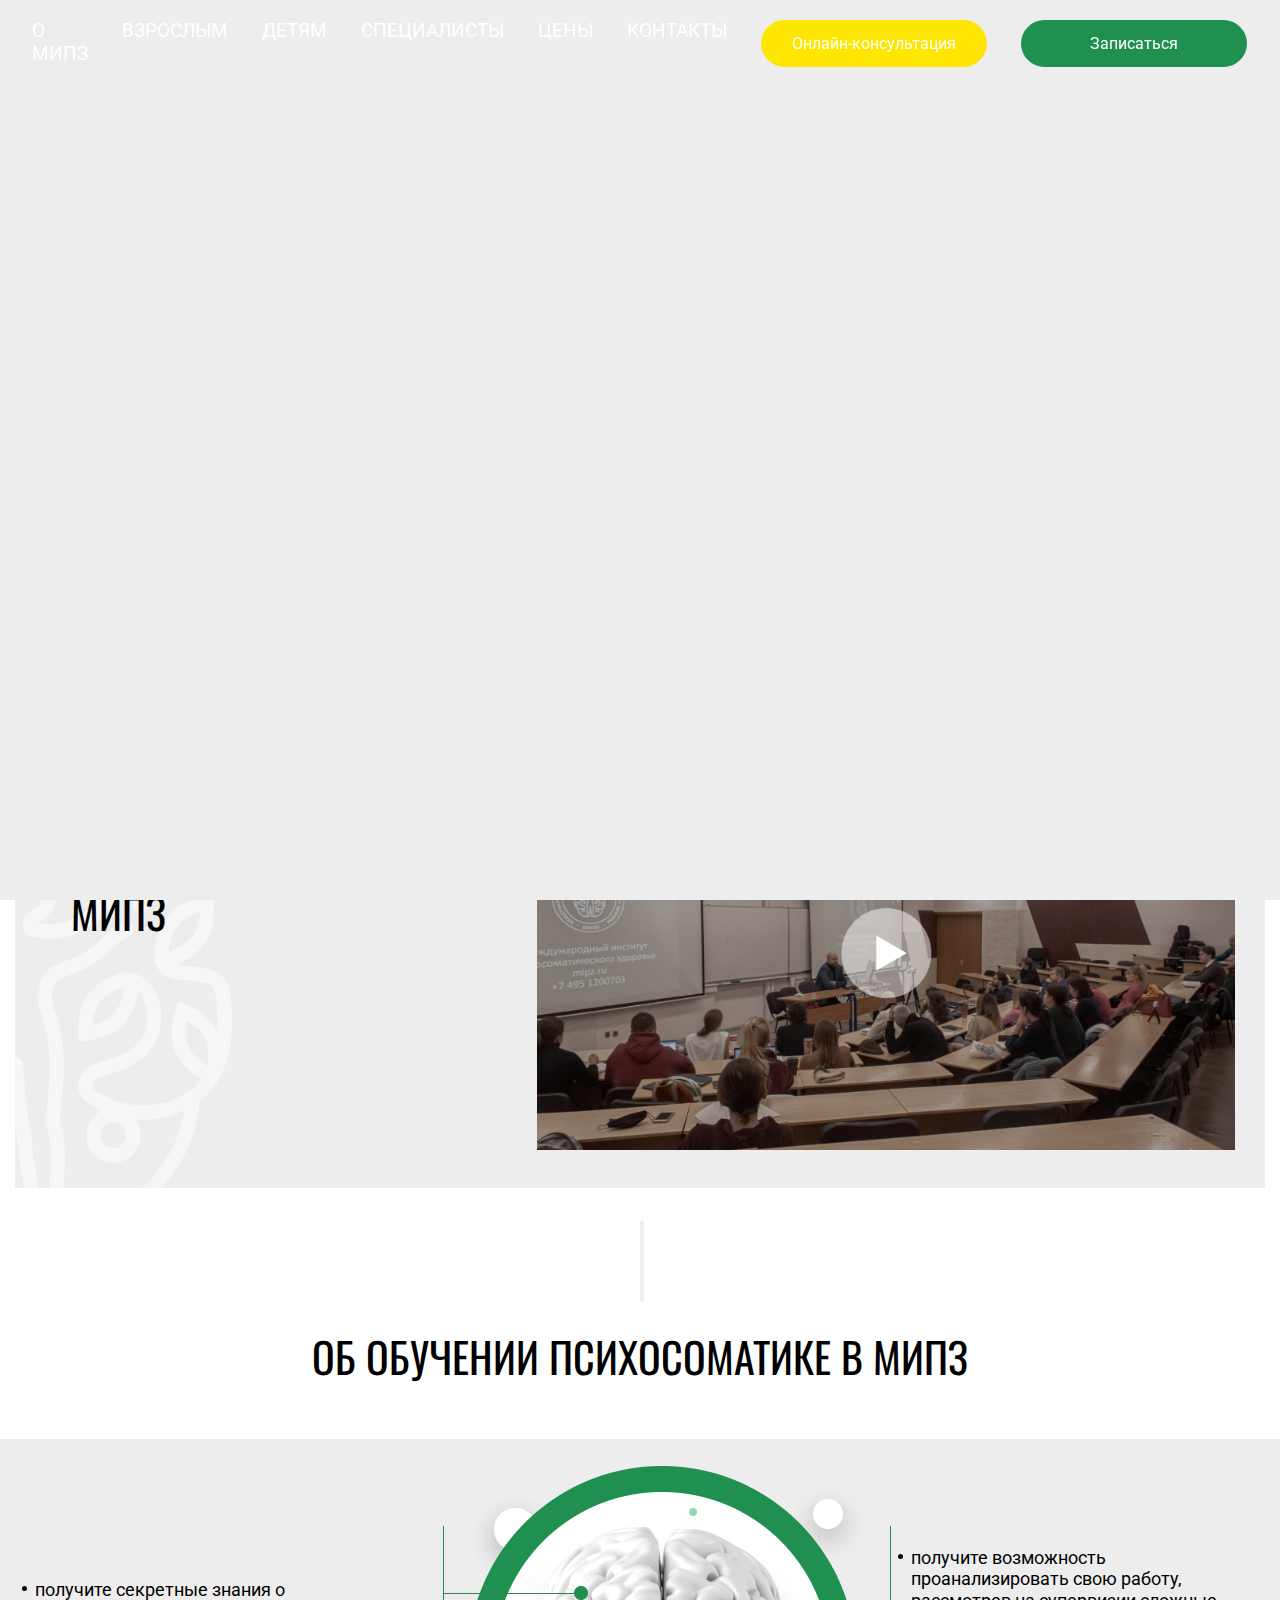
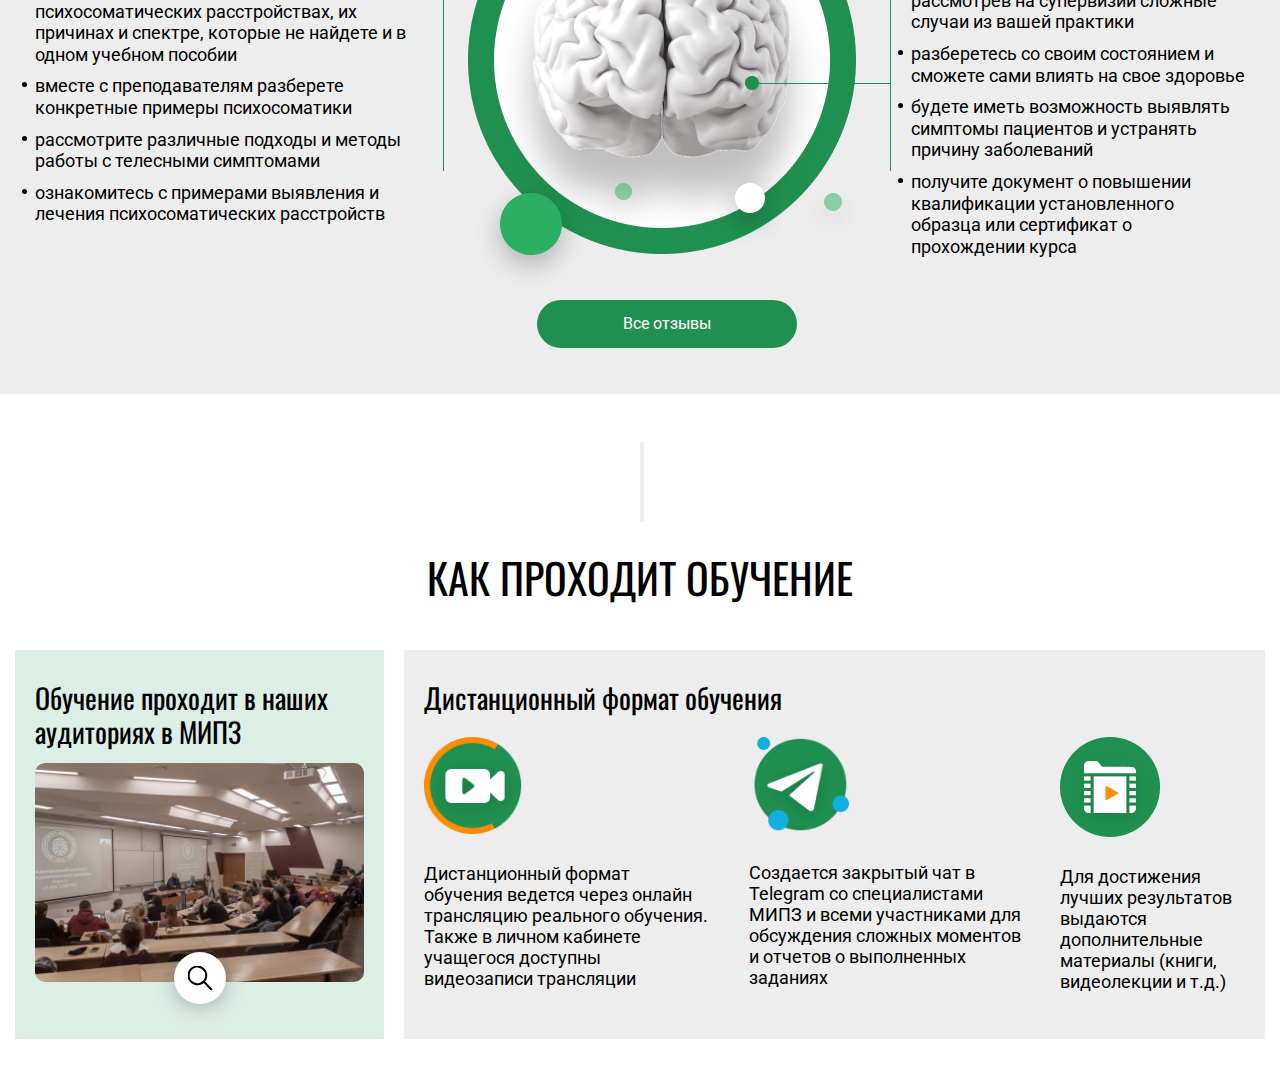
==== index.html @ 3fb8fdda "Add files via upload" ====
<!DOCTYPE html>
<html lang="ru">
    <head>
        <meta charset="utf-8">
        <meta http-equiv="X-UA-Compatible" content="IE=edge">
        <title>gulp-scss-starter</title>
        <meta name="theme-color" content="#fff">
        <meta name="apple-mobile-web-app-status-bar-style" content="black-translucent">
        <meta name="viewport" content="width=device-width, user-scalable=no, initial-scale=1.0, maximum-scale=1.0, minimum-scale=1.0">
        <link rel="shortcut icon" href="img/favicons/favicon.ico" type="image/x-icon">
        <link rel="icon" sizes="16x16" href="img/favicons/favicon-16x16.png" type="image/png">
        <link rel="icon" sizes="32x32" href="img/favicons/favicon-32x32.png" type="image/png">
        <link rel="apple-touch-icon-precomposed" href="img/favicons/apple-touch-icon-precomposed.png">
        <link rel="apple-touch-icon" href="img/favicons/apple-touch-icon.png">
        <link rel="apple-touch-icon" sizes="57x57" href="img/favicons/apple-touch-icon-57x57.png">
        <link rel="apple-touch-icon" sizes="60x60" href="img/favicons/apple-touch-icon-60x60.png">
        <link rel="apple-touch-icon" sizes="72x72" href="img/favicons/apple-touch-icon-72x72.png">
        <link rel="apple-touch-icon" sizes="76x76" href="img/favicons/apple-touch-icon-76x76.png">
        <link rel="apple-touch-icon" sizes="114x114" href="img/favicons/apple-touch-icon-114x114.png">
        <link rel="apple-touch-icon" sizes="120x120" href="img/favicons/apple-touch-icon-120x120.png">
        <link rel="apple-touch-icon" sizes="144x144" href="img/favicons/apple-touch-icon-144x144.png">
        <link rel="apple-touch-icon" sizes="152x152" href="img/favicons/apple-touch-icon-152x152.png">
        <link rel="apple-touch-icon" sizes="167x167" href="img/favicons/apple-touch-icon-167x167.png">
        <link rel="apple-touch-icon" sizes="180x180" href="img/favicons/apple-touch-icon-180x180.png">
        <link rel="apple-touch-icon" sizes="1024x1024" href="img/favicons/apple-touch-icon-1024x1024.png">
        <link rel="preconnect" href="https://fonts.googleapis.com">
        <link rel="preconnect" href="https://fonts.gstatic.com" crossorigin>
        <link href="https://fonts.googleapis.com/css2?family=Oswald:wght@200;400&family=Roboto:wght@400;500&display=swap" rel="stylesheet">
        <link rel="stylesheet" href="styles/main.css">
    </head>
    <body>
        <header class="header">
    <div class="header__top">
        <div class="container">
            <div class="header__top-inner">
                <div class="header__logo">
                    <img src="img/logo.svg" alt="" class="header__logo-img">
                    <div class="burger">
                        <img src="img/burger.svg" alt="">
                    </div>
                </div>
                <div class="header__center">
                    <address class="header__address">Москва, ул. Неглинная, д.14</address>
                    <a href="#" class="btn btn--header-top">Записаться</a>
                    <a href="#" class="btn btn--header">Онлайн-оплата</a>
                </div>
                <div class="header__contact">
                    <div class="header__time">
                        <img src="img/header/time.svg" alt="">
                        <span>с 9:00 до 22:00 ч</span>
                    </div>
                    <div class="header__num">
                        <img src="img/header/phone.svg" alt="">
                        <a href="#">8 495 172 25 78</a>
                    </div>
                    <div class="header__loupe">
                        <img src="img/process/loupe.svg" alt="">
                    </div>
                    <div class="header__langs">
                        <div class="header__langs-item active">
                            <a href="#">Рус</a>
                        </div>
                        <div class="header__langs-item">
                            <a href="#">Eng</a>
                        </div>
                    </div>
                    <div class="header__backcall">
                        <img src="img/header/phone.svg" alt="">
                        <span>Заказать обратный звонок</span>
                    </div>
                </div>
            </div>
        </div>
    </div>
    <div class="header__bottom active">
        <div class="container">
            <div class="header__bottom-inner">
                <div class="header__home">
                    <a href="#">
                        <img src="img/header/home.svg" alt="">
                    </a>
                </div>
                <a href="#" class="btn btn--header-bot">Онлайн-консультация</a>
                <nav class="nav">
                    <div class="nav__item">
                        <a href="#">О МИПЗ</a>
                    </div>
                    <div class="nav__item">
                        <a href="#">Взрослым</a>
                    </div>
                    <div class="nav__item">
                        <a href="#">Детям</a>
                    </div>
                    <div class="nav__item">
                        <a href="#">Специалисты</a>
                    </div>
                    <div class="nav__item">
                        <a href="#">Цены</a>
                    </div>
                    <div class="nav__item">
                        <a href="#">Контакты</a>
                    </div>
                    <div class="nav__item nav__item-mob">
                        <a href="#" class="btn btn--header-bot">Онлайн-консультация</a>
                    </div>
                    <div class="nav__item nav__item-mob">
                        <a href="#" class="btn btn--header-top">Записаться</a>
                    </div>
                    <div class="nav__item nav__item-mob">
                        <a href="#" class="btn btn--header">Онлайн-оплата</a>
                    </div>
                    <div class="nav__item nav__item-mob nav__item--email">
                        <a href="#">e-mail: info@mipz.ru</a>
                    </div>
                    <div class="nav__item nav__item-mob nav__item--metro">
                        <div class="nav__item--metro-item">
                            <img src="../../../img/metro/01.svg" alt="">
                            <span>Кузнецкий мост</span>
                        </div>
                        <div class="nav__item--metro-item">
                            <img src="../../../img/metro/02.svg" alt="">
                            <span>Трубная</span>
                        </div>
                    </div>
                    <div class="nav__item nav__item-mob nav__item--address">
                        <address style="font-size: 1.6rem;">Москва, ул. Неглинная, д. 14/1а подъезд 7</address>
                    </div>
                    <div class="nav__close">
                        <img src="img/cross.svg" alt="">
                    </div>
                </nav>
                <div class="header__search">
                    <input type="text" placeholder="...">
                </div>
                
            </div>
        </div>
    </div>
</header>

        <div class="study">
            <div class="container">
                <div class="study__inner">
                    <div class="study__content">
                        <div class="study__text">
                            <p>Обучение психосоматике от главных специалистов Международного института психосоматического здоровья</p>
                        </div>
                        <span class="study__span">
                            Уникальные методики обучения от ведущих  
                        </span>
                        <a href="#" class="btn btn--header-bot btn--study">Записаться</a>
                    </div>
                    <div class="study__photo">
                        <img src="img/study/main.png" alt="">
                    </div>
                </div>
            </div>
        </div>
        <div class="video">
            <div class="container">
                <div class="video__inner">
                    <h2 class="video__title">ОБ ОБУЧЕНИИ ПСИХОСОМАТИКЕ В МИПЗ</h2>
                    <div class="video__player">
                        <img src="img/video/video.png" alt="">
                    </div>
                </div>
            </div>
        </div>
        <div class="about">
            <h2 class="about__title">ОБ ОБУЧЕНИИ ПСИХОСОМАТИКЕ В МИПЗ</h2>
            <div class="about__bg">
                <div class="container">
                    <div class="about__inner">
                        <ul class="about__list">
                            <li class="about__item">
                                <p>получите секретные знания о психосоматических расстройствах, их причинах и спектре, которые не найдете
                                    и в одном учебном пособии</p>
                            </li>
                            <li class="about__item">
                                <p>вместе с преподавателям разберете конкретные примеры психосоматики
                                </p>
                            </li>
                            <li class="about__item">
                                <p>рассмотрите различные подходы и методы работы с телесными симптомами
                                </p>
                            </li>
                            <li class="about__item">
                                <p>ознакомитесь с примерами выявления и лечения психосоматических расстройств
                                </p>
                            </li>
                        </ul>
                        <div class="about__center">
                            <div class="about__photo about__photo--full">
                                <img src="img/about/main.png" alt="">
                            </div>
                            <div class="about__photo about__photo--mob">
                                <img src="img/about/main-mob.png" alt="">
                            </div>
                            <a href="#" class="btn btn--about">Все отзывы</a>
                        </div>
                        <ul class="about__list">
                            <li class="about__item">
                                <p>получите возможность проанализировать свою работу, рассмотрев на супервизии сложные случаи из вашей практики
                                </p>
                            </li>
                            <li class="about__item">
                                <p>разберетесь со своим состоянием и сможете сами влиять на свое здоровье
                                </p>
                            </li>
                            <li class="about__item">
                                <p>будете иметь возможность выявлять симптомы пациентов и устранять причину заболеваний
                                </p>
                            </li>
                            <li class="about__item">
                                <p>получите документ о повышении квалификации установленного образца или сертификат о прохождении курса
                                </p>
                            </li>
                        </ul>
                    </div>
                </div>
            </div>
        </div>
        <div class="process">
            <div class="container">
                <h2 class="process__title">КАК ПРОХОДИТ ОБУЧЕНИЕ</h2>
                <div class="process__inner">
                    <div class="process__local">
                        <h4 class="process__local-title">Обучение проходит в наших аудиториях в МИПЗ</h4>
                        <div class="process__local-photo">
                            <img src="img/process/local.jpg" alt="">
                        </div>
                        <div class="process__local-icon">
                            <img src="img/process/loupe.svg" alt="">
                        </div>
                    </div>
                    <div class="process__distance">
                        <h4 class="process__distance-title">Дистанционный формат обучения</h4>
                        <div class="process__distance-inner">
                            <div class="process__distance-item">
                                <div class="process__distance-img">
                                    <img src="img/process/01.png" alt="">
                                </div>
                                <div class="process__distance-text">
                                    <p>Дистанционный формат обучения ведется через
                                        онлайн трансляцию реального обучения. Также в личном кабинете учащегося доступны видеозаписи трансляции
                                        </p>
                                </div>
                            </div>
                            <div class="process__distance-item">
                                <div class="process__distance-img">
                                    <img src="img/process/02.png" alt="">
                                </div>
                                <div class="process__distance-text">
                                    <p>Создается закрытый чат в Telegram 
                                        со специалистами МИПЗ и всеми 
                                        участниками
                                        для обсуждения 
                                        сложных моментов и отчетов
                                        о выполненных заданиях                        
                                        </p>
                                </div>
                            </div>
                            <div class="process__distance-item">
                                <div class="process__distance-img">
                                    <img src="img/process/03.png" alt="">
                                </div>
                                <div class="process__distance-text">
                                    <p>Для достижения лучших результатов
                                        выдаются дополнительные материалы (книги,
                                        видеолекции и т.д.)                                        
                                        </p>
                                </div>
                            </div>
                        </div>
                    </div>
                </div>
            </div>
        </div>

        
        <script src="js/main.js"></script>
    </body>
</html>
---- styles/main.css ----
/*! normalize.css v8.0.1 | MIT License | github.com/necolas/normalize.css */

/* Document
   ========================================================================== */

/**
 * 1. Correct the line height in all browsers.
 * 2. Prevent adjustments of font size after orientation changes in iOS.
 */

html {
  line-height: 1.15;
  /* 1 */
  -webkit-text-size-adjust: 100%;
  /* 2 */
}

/* Sections
   ========================================================================== */

/**
 * Remove the margin in all browsers.
 */

body {
  margin: 0;
}

/**
 * Render the `main` element consistently in IE.
 */

main {
  display: block;
}

/**
 * Correct the font size and margin on `h1` elements within `section` and
 * `article` contexts in Chrome, Firefox, and Safari.
 */

h1 {
  font-size: 2em;
  margin: 0.67em 0;
}

/* Grouping content
   ========================================================================== */

/**
 * 1. Add the correct box sizing in Firefox.
 * 2. Show the overflow in Edge and IE.
 */

hr {
  box-sizing: content-box;
  /* 1 */
  height: 0;
  /* 1 */
  overflow: visible;
  /* 2 */
}

/**
 * 1. Correct the inheritance and scaling of font size in all browsers.
 * 2. Correct the odd `em` font sizing in all browsers.
 */

pre {
  font-family: monospace, monospace;
  /* 1 */
  font-size: 1em;
  /* 2 */
}

/* Text-level semantics
   ========================================================================== */

/**
 * Remove the gray background on active links in IE 10.
 */

a {
  background-color: transparent;
}

/**
 * 1. Remove the bottom border in Chrome 57-
 * 2. Add the correct text decoration in Chrome, Edge, IE, Opera, and Safari.
 */

abbr[title] {
  border-bottom: none;
  /* 1 */
  text-decoration: underline;
  /* 2 */
  text-decoration: underline dotted;
  /* 2 */
}

/**
 * Add the correct font weight in Chrome, Edge, and Safari.
 */

b,
strong {
  font-weight: bolder;
}

/**
 * 1. Correct the inheritance and scaling of font size in all browsers.
 * 2. Correct the odd `em` font sizing in all browsers.
 */

code,
kbd,
samp {
  font-family: monospace, monospace;
  /* 1 */
  font-size: 1em;
  /* 2 */
}

/**
 * Add the correct font size in all browsers.
 */

small {
  font-size: 80%;
}

/**
 * Prevent `sub` and `sup` elements from affecting the line height in
 * all browsers.
 */

sub,
sup {
  font-size: 75%;
  line-height: 0;
  position: relative;
  vertical-align: baseline;
}

sub {
  bottom: -0.25em;
}

sup {
  top: -0.5em;
}

/* Embedded content
   ========================================================================== */

/**
 * Remove the border on images inside links in IE 10.
 */

img {
  border-style: none;
}

/* Forms
   ========================================================================== */

/**
 * 1. Change the font styles in all browsers.
 * 2. Remove the margin in Firefox and Safari.
 */

button,
input,
optgroup,
select,
textarea {
  font-family: inherit;
  /* 1 */
  font-size: 100%;
  /* 1 */
  line-height: 1.15;
  /* 1 */
  margin: 0;
  /* 2 */
}

/**
 * Show the overflow in IE.
 * 1. Show the overflow in Edge.
 */

button,
input {
  /* 1 */
  overflow: visible;
}

/**
 * Remove the inheritance of text transform in Edge, Firefox, and IE.
 * 1. Remove the inheritance of text transform in Firefox.
 */

button,
select {
  /* 1 */
  text-transform: none;
}

/**
 * Correct the inability to style clickable types in iOS and Safari.
 */

button,
[type="button"],
[type="reset"],
[type="submit"] {
  -webkit-appearance: button;
}

/**
 * Remove the inner border and padding in Firefox.
 */

button::-moz-focus-inner,
[type="button"]::-moz-focus-inner,
[type="reset"]::-moz-focus-inner,
[type="submit"]::-moz-focus-inner {
  border-style: none;
  padding: 0;
}

/**
 * Restore the focus styles unset by the previous rule.
 */

button:-moz-focusring,
[type="button"]:-moz-focusring,
[type="reset"]:-moz-focusring,
[type="submit"]:-moz-focusring {
  outline: 1px dotted ButtonText;
}

/**
 * Correct the padding in Firefox.
 */

fieldset {
  padding: 0.35em 0.75em 0.625em;
}

/**
 * 1. Correct the text wrapping in Edge and IE.
 * 2. Correct the color inheritance from `fieldset` elements in IE.
 * 3. Remove the padding so developers are not caught out when they zero out
 *    `fieldset` elements in all browsers.
 */

legend {
  box-sizing: border-box;
  /* 1 */
  color: inherit;
  /* 2 */
  display: table;
  /* 1 */
  max-width: 100%;
  /* 1 */
  padding: 0;
  /* 3 */
  white-space: normal;
  /* 1 */
}

/**
 * Add the correct vertical alignment in Chrome, Firefox, and Opera.
 */

progress {
  vertical-align: baseline;
}

/**
 * Remove the default vertical scrollbar in IE 10+.
 */

textarea {
  overflow: auto;
}

/**
 * 1. Add the correct box sizing in IE 10.
 * 2. Remove the padding in IE 10.
 */

[type="checkbox"],
[type="radio"] {
  box-sizing: border-box;
  /* 1 */
  padding: 0;
  /* 2 */
}

/**
 * Correct the cursor style of increment and decrement buttons in Chrome.
 */

[type="number"]::-webkit-inner-spin-button,
[type="number"]::-webkit-outer-spin-button {
  height: auto;
}

/**
 * 1. Correct the odd appearance in Chrome and Safari.
 * 2. Correct the outline style in Safari.
 */

[type="search"] {
  -webkit-appearance: textfield;
  /* 1 */
  outline-offset: -2px;
  /* 2 */
}

/**
 * Remove the inner padding in Chrome and Safari on macOS.
 */

[type="search"]::-webkit-search-decoration {
  -webkit-appearance: none;
}

/**
 * 1. Correct the inability to style clickable types in iOS and Safari.
 * 2. Change font properties to `inherit` in Safari.
 */

::-webkit-file-upload-button {
  -webkit-appearance: button;
  /* 1 */
  font: inherit;
  /* 2 */
}

/* Interactive
   ========================================================================== */

/*
 * Add the correct display in Edge, IE 10+, and Firefox.
 */

details {
  display: block;
}

/*
 * Add the correct display in all browsers.
 */

summary {
  display: list-item;
}

/* Misc
   ========================================================================== */

/**
 * Add the correct display in IE 10+.
 */

template {
  display: none;
}

/**
 * Add the correct display in IE 10.
 */

[hidden] {
  display: none;
}

h1,
h2,
h3,
h4,
h5,
h6,
ul {
  margin: 0;
  padding: 0;
}

html {
  font-size: 62.5%;
  overflow-x: hidden;
  scroll-behavior: smooth;
}

html.active-modal {
  overflow: visible;
}

body {
  margin: 0;
  font-family: 'Roboto', sans-serif;
  font-size: 2rem;
  line-height: 1.2;
  color: #000000;
  overflow-x: hidden;
}

body.active-modal {
  overflow: hidden;
}

*,
*:after,
*:before {
  box-sizing: border-box;
}

h1,
h2,
h3,
h4,
h5,
h6 {
  margin: 0;
}

p {
  margin: 0;
}

ul {
  list-style: none;
  padding: 0;
  margin: 0;
}

.container {
  max-width: 1546px;
  margin: 0 auto;
  padding-left: 1.5rem;
  padding-right: 1.5rem;
}

.header__top-inner {
  display: flex;
  justify-content: space-between;
  align-items: center;
  padding: 2.3rem 0;
}

.header__center {
  display: flex;
  align-items: center;
}

.header__address {
  font-size: 1.7rem;
  color: #0E0E0E;
  font-weight: 400;
  font-style: normal;
  margin-right: 2rem;
}

.header__contact {
  display: flex;
  flex-direction: column;
  position: relative;
}

.header__contact:after {
  content: "";
  display: none;
  position: absolute;
  bottom: -0.7rem;
  left: -20%;
  z-index: 1;
  width: 140%;
  height: 1px;
  background: rgba(0, 0, 0, 0.2);
}

.header__time {
  display: flex;
  margin-bottom: 0.5rem;
}

.header__time img {
  margin-right: 0.5rem;
}

.header__time span {
  font-size: 1.6rem;
  color: #0E0E0E;
  font-weight: 400;
}

.header__backcall {
  display: flex;
}

.header__backcall img {
  margin-right: 1.1rem;
}

.header__backcall span {
  font-size: 1.6rem;
  color: #0E0E0E;
  font-weight: 400;
}

.header__num {
  font-size: 3.1rem;
  color: #0E0E0E;
  font-weight: 400;
  margin-bottom: 0.5rem;
  position: relative;
}

.header__num a {
  text-decoration: none;
  color: inherit;
}

.header__num img {
  display: none;
  margin-right: 1rem;
}

.header__loupe {
  display: none;
  order: 2;
  position: relative;
}

.header__langs {
  display: none;
  order: 3;
}

.header__langs-item {
  font-size: 2rem;
  color: #000000;
  font-weight: 400;
  padding: 0 0.5rem;
}

.header__langs-item a {
  color: inherit;
  text-decoration: none;
}

.header__langs-item.active {
  font-weight: 500;
}

.header__bottom {
  background: #0E0E0E;
}

.header__bottom.active {
  position: fixed;
  top: 0;
  left: 0;
  z-index: 10000;
  display: block;
  width: 100%;
  height: 100vh;
  background: #ededed;
}

.header__bottom.active .header__home {
  display: none;
}

.header__bottom.active .btn--header-bot {
  display: none;
}

.header__bottom.active .nav__item-mob .btn--header-bot {
  text-transform: none;
  display: block;
  margin: 0 auto;
}

.header__bottom.active .nav__item-mob .btn--header-top {
  width: 22.6rem;
  display: block;
  color: #ffffff;
  text-transform: none;
  margin: 0 auto;
}

.header__bottom.active .nav__item-mob .btn--header {
  width: 22.6rem;
  display: block;
  color: #000000;
  margin: 0 auto;
  border: none;
  text-transform: none;
  background: #ffffff;
}

.header__bottom.active .header__search {
  display: none;
}

.header__bottom-inner {
  display: flex;
  justify-content: space-between;
  align-items: center;
  padding: 2rem 0;
}

.header__search input {
  font-size: 1.8rem;
  color: #000000;
  font-weight: 400;
  border-radius: 10rem;
  padding: 2rem 0 1rem 2.4rem;
}

.header__search input::placeholder {
  color: rgba(0, 0, 0, 0.5);
}

.header__search input:focus {
  outline: none;
}

.btn {
  width: 18.5rem;
  text-align: center;
  font-size: 1.6rem;
  color: #000000;
  font-weight: 400;
  text-decoration: none;
  border: 1px solid #000000;
  border-radius: 10rem;
  padding: 1.4rem 0;
}

.btn--header-top {
  margin-right: 2rem;
  background: #1F904F;
  border: none;
  color: #ffffff;
}

.btn--header-bot {
  width: 22.6rem;
  background: #FFE602;
  border: none;
}

.btn--about {
  color: #ffffff;
  width: 26rem;
  background: #1F904F;
  border: none;
}

.nav {
  display: flex;
}

.nav__item {
  font-size: 1.9rem;
  color: #ffffff;
  font-weight: 400;
  text-transform: uppercase;
  padding: 0 1.7rem;
}

.nav__item a {
  color: inherit;
  text-decoration: none;
}

.nav__item--mob {
  display: none;
}

.nav__item--email {
  text-transform: none;
  font-size: 1.6rem;
  color: #0b552a;
  text-decoration: underline;
}

.nav__item--email a {
  color: #0b552a;
}

.nav__item--metro {
  display: flex;
  justify-content: center;
}

.nav__item--address {
  text-transform: none;
  font-size: 1.6rem;
  color: #000000;
}

.nav__item--address address {
  font-style: normal;
}

.nav__item--metro-item {
  display: flex;
  align-items: center;
  margin-right: 1rem;
}

.nav__item--metro-item img {
  margin-right: 0.5rem;
}

.nav__item--metro-item span {
  text-transform: none;
  font-size: 1.6rem;
  color: #000000;
}

.nav__item--metro-item:last-child {
  margin-right: 0;
}

.nav__close {
  display: none;
  position: absolute;
  top: 1rem;
  right: 1rem;
}

.nav__close img {
  width: 2.5rem;
  height: 2.5rem;
  filter: invert(0%) sepia(0%) saturate(133%) hue-rotate(178deg) brightness(93%) contrast(89%);
}

.study {
  background: linear-gradient(264.23deg, rgba(49, 138, 42, 0.5) 1.64%, rgba(49, 138, 42, 0) 116.91%), url("../img/study/bg.png") center no-repeat;
  background-size: cover;
  margin-bottom: 7rem;
}

.study__inner {
  display: flex;
  align-items: center;
}

.study__content {
  display: flex;
  flex-direction: column;
  width: 50%;
  padding-right: 2rem;
}

.study__text {
  position: relative;
  font-family: "Oswald", sans-serif;
  font-size: 3.1rem;
  line-height: 4.5rem;
  color: #ffffff;
  font-weight: 400;
  text-transform: uppercase;
  margin-bottom: 6rem;
}

.study__text:after {
  content: "";
  position: absolute;
  bottom: -3rem;
  left: 0;
  z-index: 1;
  width: 85%;
  height: 4px;
  background: #ffffff;
}

.study__span {
  font-size: 2.6rem;
  color: #ffffff;
  font-weight: 400;
  margin-bottom: 8.5rem;
}

.study__photo {
  width: 50%;
}

.study__photo img {
  width: 100%;
}

.video {
  padding-bottom: 11.3rem;
  margin-bottom: 3rem;
  position: relative;
}

.video:after {
  content: "";
  position: absolute;
  bottom: 0;
  left: 50%;
  z-index: 1;
  width: 4px;
  height: 80px;
  background: #EDEDED;
}

.video__inner {
  display: flex;
  background: url("../img/video/bg.png") left -216px center no-repeat, #EDEDED;
  padding: 3.3rem 3rem 3.3rem 5.6rem;
}

.video__title {
  width: 40%;
  font-family: "Oswald", sans-serif;
  font-size: 4.2rem;
  line-height: 6.2rem;
  color: #000000;
  font-weight: 400;
  padding-right: 15rem;
}

.video__player {
  width: 60%;
  cursor: pointer;
}

.video__player img {
  width: 100%;
}

.about {
  padding-bottom: 12.8rem;
  margin-bottom: 3rem;
  position: relative;
}

.about:after {
  content: "";
  position: absolute;
  bottom: 0;
  left: 50%;
  z-index: 1;
  width: 4px;
  height: 80px;
  background: #EDEDED;
}

.about__title {
  font-family: "Oswald", sans-serif;
  font-size: 4.2rem;
  color: #000000;
  font-weight: 400;
  text-align: center;
  margin-bottom: 5.8rem;
}

.about__bg {
  background: #EDEDED;
}

.about__inner {
  display: flex;
  align-items: center;
  padding: 2.7rem 0 4.6rem;
}

.about__list {
  display: flex;
  flex-direction: column;
}

.about__item {
  position: relative;
  font-size: 1.8rem;
  color: #000000;
  font-weight: 400;
  padding: 0 2rem;
  margin-bottom: 1rem;
}

.about__item:before {
  content: "";
  position: absolute;
  top: 0.7rem;
  left: 0.7rem;
  z-index: 1;
  width: 5px;
  height: 5px;
  background: #000000;
  border-radius: 100px;
}

.about__center {
  display: flex;
  flex-direction: column;
  align-items: center;
}

.about__photo--mob {
  display: none;
}

.process {
  margin-bottom: 5rem;
}

.process__title {
  font-family: "Oswald", sans-serif;
  font-size: 4.2rem;
  color: #000000;
  font-weight: 400;
  text-transform: uppercase;
  text-align: center;
  margin-bottom: 4.8rem;
}

.process__inner {
  display: flex;
}

.process__local {
  width: 30%;
  background: #DCEFE7;
  padding: 3.1rem 2rem 0;
  margin-right: 2rem;
}

.process__local-title {
  font-family: "Oswald", sans-serif;
  font-size: 2.8rem;
  color: #000000;
  font-weight: 400;
  margin-bottom: 1.5rem;
}

.process__local-photo img {
  width: 100%;
  border-radius: 1rem;
}

.process__local-icon {
  position: relative;
  left: 50%;
  bottom: 3.5rem;
  z-index: 1;
  background: #ffffff;
  width: 5.2rem;
  height: 5.2rem;
  border-radius: 50%;
  transform: translateX(-50%);
  box-shadow: 0 4px 20px rgba(0, 0, 0, 0.25);
  cursor: pointer;
}

.process__local-icon img {
  position: absolute;
  top: 50%;
  left: 50%;
  z-index: 1;
  transform: translate(-50%, -50%);
}

.process__distance {
  width: 70%;
  background: #EDEDED;
  padding: 3.1rem 2rem 0;
}

.process__distance-title {
  font-family: "Oswald", sans-serif;
  font-size: 2.8rem;
  color: #000000;
  font-weight: 400;
  margin-bottom: 2.2rem;
}

.process__distance-inner {
  display: flex;
}

.process__distance-item {
  padding: 0 1.8rem;
}

.process__distance-item:first-child {
  padding: 0;
  padding-right: 1.8rem;
}

.process__distance-item:last-child {
  padding: 0;
  padding-left: 1.8rem;
}

.process__distance-img {
  width: 10rem;
  margin-bottom: 2.4rem;
}

.process__distance-img img {
  width: 100%;
}

.process__distance-text {
  font-size: 1.8rem;
  color: #000000;
  font-weight: 400;
  line-height: 2.1rem;
}

.burger {
  display: none;
}

.burger img {
  width: 4rem;
  height: 4rem;
}

@media screen and (max-width: 1200px) {
  .header__top-inner {
    flex-wrap: wrap;
  }

  .header__logo {
    width: 50%;
  }

  .header__center {
    width: 50%;
  }

  .header__contact {
    width: 100%;
    flex-direction: row;
    justify-content: space-between;
    padding-top: 2rem;
  }

  .header__time img {
    margin-right: 1rem;
  }

  .header__time {
    align-items: center;
    margin-bottom: 0;
  }

  .nav {
    flex-wrap: wrap;
    align-items: center;
  }

  .nav__item {
    width: 33.3333%;
    font-size: 1.7rem;
    padding: 0 1.5rem;
    margin-bottom: 1rem;
  }

  .study__inner {
    padding: 2rem 0;
  }

  .study__span {
    margin-bottom: 6rem;
  }

  .process__distance {
    padding: 3.1rem 2rem 1.5rem;
  }
}

@media screen and (max-width: 991px) {
  .header__bottom-inner {
    flex-wrap: wrap;
  }

  .header__home {
    width: 33.3333%;
    order: 2;
  }

  .header__search {
    order: 4;
    width: 33.3333%;
  }

  .btn--header-bot {
    order: 3;
  }

  .btn--about {
    display: none;
  }

  .nav {
    width: 100%;
    order: 1;
    margin-bottom: 2rem;
  }

  .nav__item {
    text-align: center;
    margin-bottom: 1rem;
  }

  .study__text {
    font-size: 2.6rem;
  }

  .study__span {
    font-size: 2.2rem;
  }

  .video__inner {
    align-items: center;
  }

  .video__title {
    font-size: 3.5rem;
    padding-right: 0;
    margin-right: 5rem;
  }

  .about__inner {
    flex-direction: column;
    padding: 3.5rem 5rem;
  }

  .about__photo--full {
    display: none;
  }

  .about__photo--mob {
    display: block;
  }

  .about__photo {
    margin: 1.5rem 0;
  }
}

@media screen and (max-width: 768px) {
  .header__logo {
    display: flex;
    justify-content: space-between;
    align-items: center;
    width: 100%;
    order: 4;
  }

  .header__address {
    display: none;
  }

  .header__contact {
    padding-top: 0;
    margin-bottom: 1.5rem;
  }

  .header__time {
    display: none;
  }

  .header__backcall {
    display: none;
  }

  .header__num img {
    display: block;
  }

  .header__num {
    display: flex;
    font-size: 2.1rem;
    order: 1;
    margin-right: 2rem;
  }

  .header__loupe {
    display: block;
  }

  .header__langs {
    display: flex;
  }

  .header__bottom {
    display: none;
  }

  .btn--header {
    display: none;
  }

  .btn--header-top {
    display: none;
  }

  .nav {
    flex-direction: column;
    padding-top: 5rem;
    position: relative;
  }

  .nav__item {
    color: #0e0e0e;
    width: 100%;
    font-size: 2.5rem;
    margin-bottom: 3rem;
  }

  .nav__item--mob {
    display: block;
  }

  .nav__close {
    display: block;
  }

  .study__inner {
    flex-direction: column;
  }

  .study__content {
    width: 100%;
    padding-right: 0;
    margin-bottom: 4rem;
  }

  .study__span {
    margin-bottom: 3.5rem;
  }

  .study__photo {
    width: 100%;
  }

  .video__inner {
    flex-direction: column;
    padding: 3.3rem 3rem;
  }

  .video__title {
    width: 100%;
    margin-right: 0;
    text-align: center;
    margin-bottom: 2.5rem;
  }

  .video__player {
    width: 100%;
  }

  .process__inner {
    flex-direction: column;
  }

  .process__local {
    width: 100%;
    margin-bottom: 2rem;
    margin-right: 0;
  }

  .process__distance {
    width: 100%;
  }

  .process__distance-inner {
    flex-direction: column;
  }

  .process__distance-item:first-child {
    padding-right: 0;
  }

  .process__distance-item:last-child {
    padding-left: 0;
  }

  .process__distance-item {
    display: flex;
    padding: 0;
    margin-bottom: 3.5rem;
  }

  .process__distance-item:last-child {
    margin-bottom: 0;
  }

  .process__distance-img img {
    width: 7rem;
  }

  .process__distance-img {
    width: 25%;
    margin-bottom: 0;
  }

  .process__distance-text {
    width: 75%;
  }

  .burger {
    display: block;
  }
}

@media screen and (max-width: 450px) {
  .header__logo .header__logo-img {
    width: 80%;
  }
}

@media screen and (max-width: 415px) {
  .header__top-inner {
    padding: 2rem 0;
  }

  .header__contact {
    margin-bottom: 1.4rem;
  }

  .header__contact:after {
    display: block;
  }

  .header__num {
    font-size: 1.7rem;
  }

  .header__loupe img {
    width: 2rem;
  }

  .header__langs-item {
    font-size: 1.7rem;
  }

  .btn--study {
    width: 100%;
  }

  .nav__item {
    font-size: 2rem;
    margin-bottom: 2.5rem;
  }

  .study {
    margin-bottom: 1.7rem;
  }

  .study__content {
    margin-bottom: 3rem;
  }

  .study__text:after {
    width: 100%;
  }

  .study__text {
    font-size: 2rem;
    line-height: 2.9rem;
  }

  .study__span {
    width: 80%;
    font-size: 1.6rem;
    line-height: 1.8rem;
    margin-bottom: 2.3rem;
  }

  .video:after {
    height: 40px;
  }

  .video {
    padding-bottom: 5.7rem;
    margin-bottom: 1.8rem;
  }

  .video__inner {
    background: #EDEDED;
    padding: 1.2rem 1.6rem 1.7rem;
  }

  .video__title {
    font-size: 2.8rem;
    line-height: 4.1rem;
  }

  .about:after {
    height: 40px;
  }

  .about {
    padding-bottom: 6.3rem;
    margin-bottom: 1.8rem;
  }

  .about__title {
    font-size: 2.8rem;
    padding: 0 3rem;
    margin-bottom: 2.2rem;
  }

  .about__inner {
    padding: 2.4rem 3.2rem;
  }

  .about__item:before {
    left: -2rem;
  }

  .about__item {
    font-size: 1.4rem;
    line-height: 1.6rem;
    padding: 0;
  }

  .process__title {
    font-size: 2.8rem;
    padding: 0 3rem;
    margin-bottom: 2.2rem;
  }

  .process__local {
    margin-bottom: 1.9rem;
    padding: 1.3rem 2.2rem 0;
  }

  .process__local-title {
    font-size: 2rem;
    text-align: center;
    line-height: 2.9rem;
    margin-bottom: 2rem;
  }

  .process__distance {
    padding: 1.4rem 1.1rem 2.5rem;
  }

  .process__distance-title {
    font-size: 2rem;
    text-align: center;
    margin-bottom: 3rem;
  }

  .process__distance-img img {
    width: 4.6rem;
  }

  .process__distance-text {
    font-size: 1.2rem;
    line-height: 1.2rem;
  }

  .burger img {
    width: 3rem;
    height: 3rem;
  }
}
/*# sourceMappingURL=maps/main.css.map */
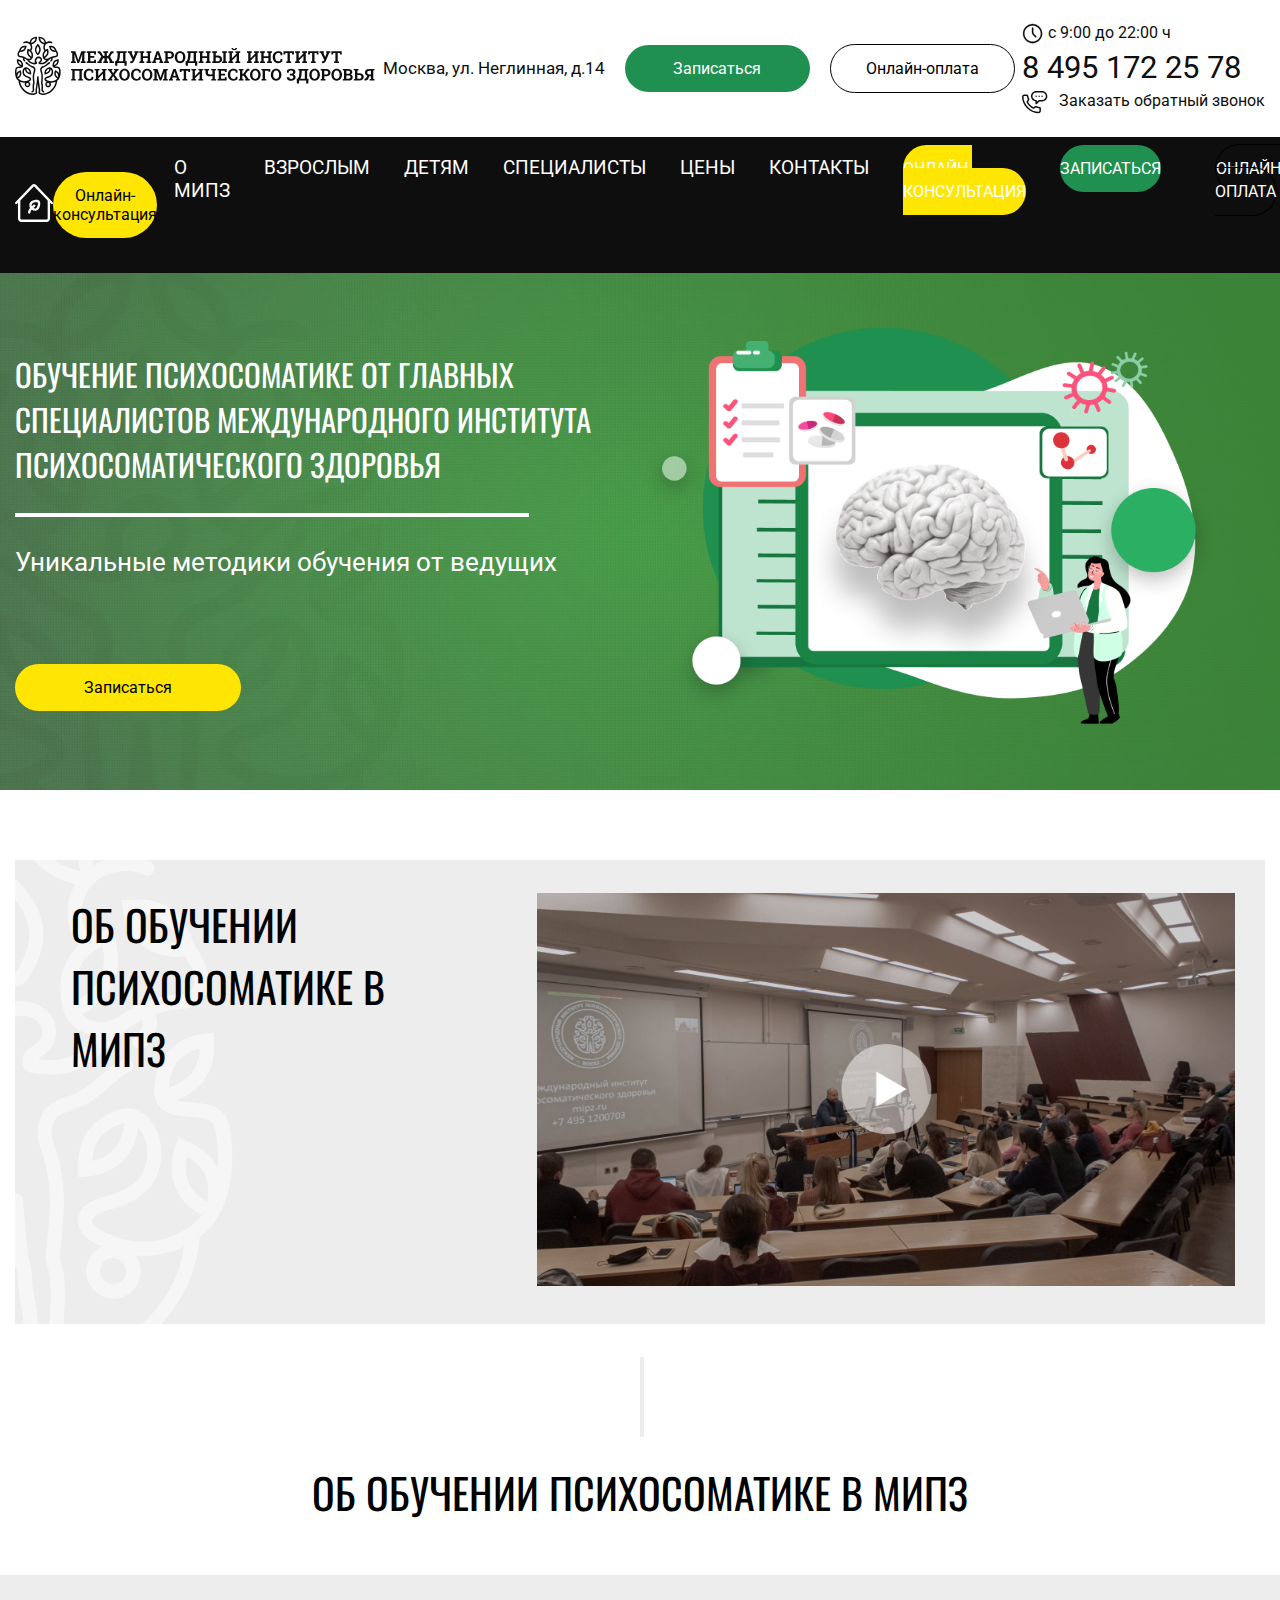
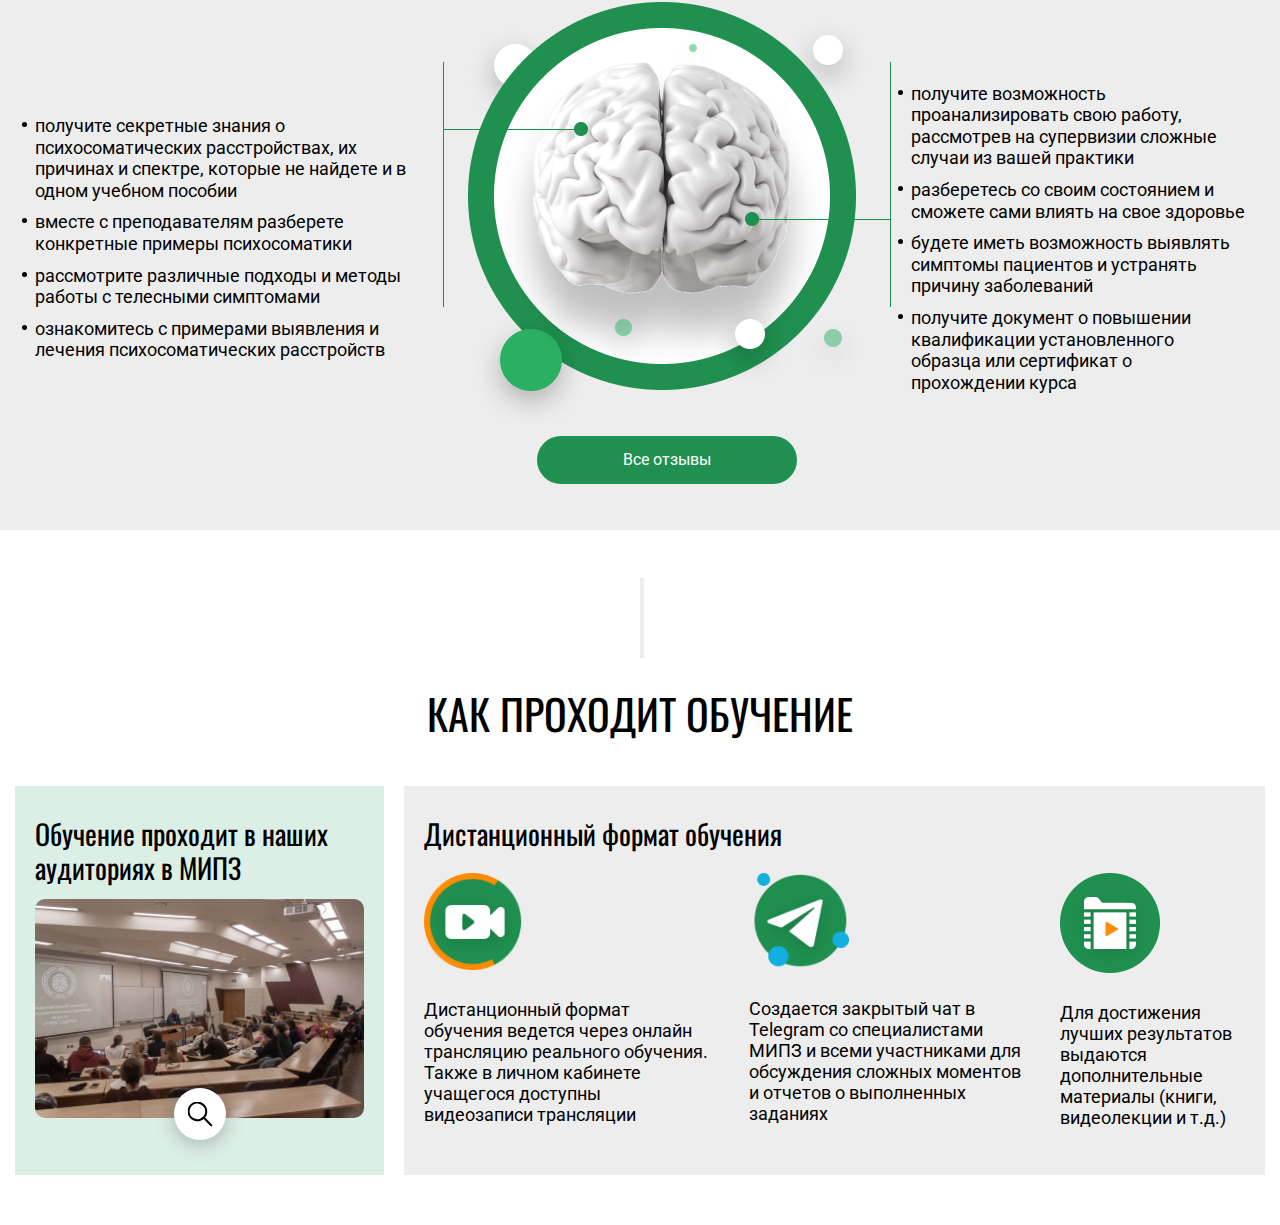
==== commit 8e412917: "Update index.html" ====
--- a/index.html
+++ b/index.html
@@ -72,7 +72,7 @@
             </div>
         </div>
     </div>
-    <div class="header__bottom active">
+    <div class="header__bottom">
         <div class="container">
             <div class="header__bottom-inner">
                 <div class="header__home">
